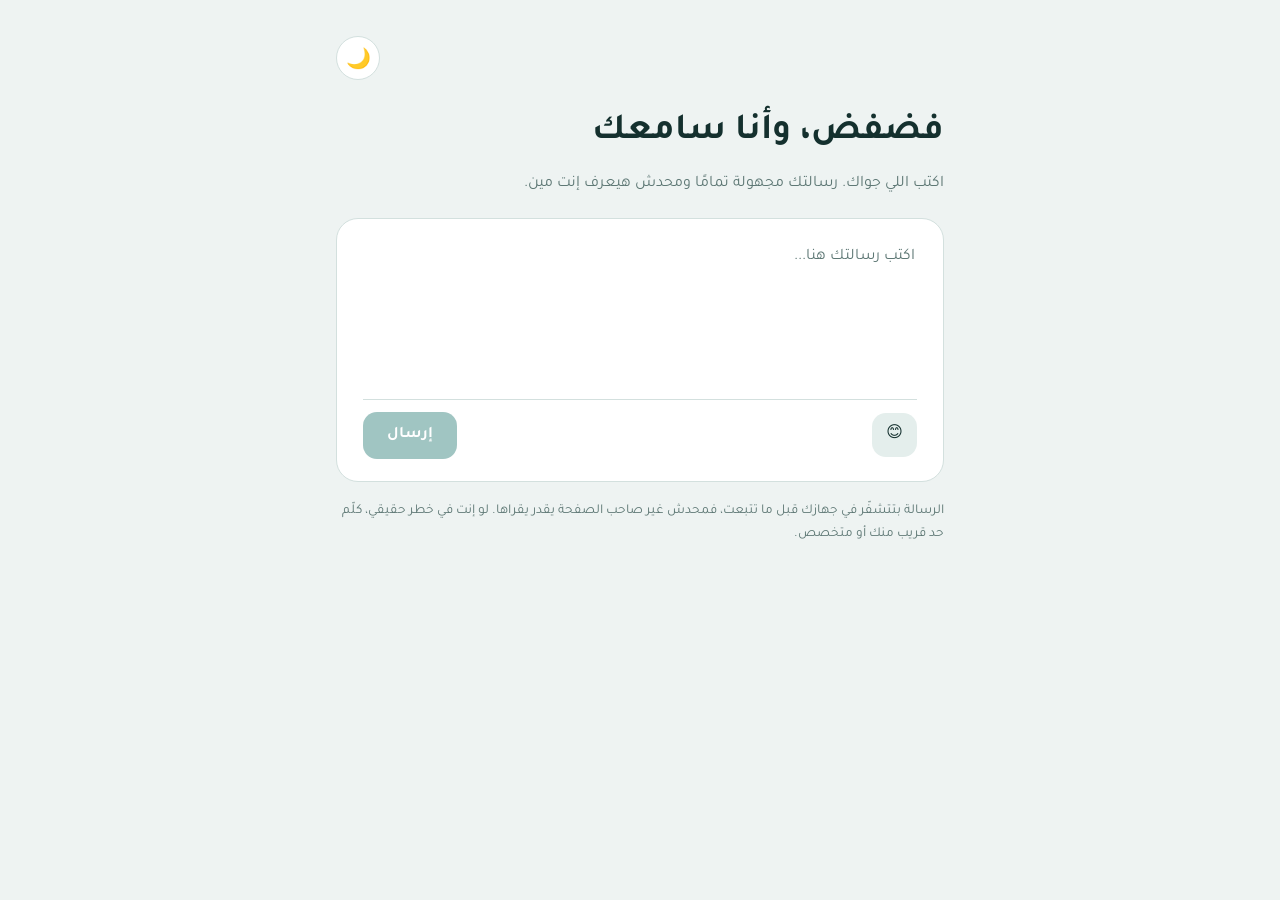
==== index.html @ 64c26028 "Add files via upload" ====
<!DOCTYPE html>
<html lang="ar" dir="rtl">
<head>
<meta charset="utf-8">
<meta name="viewport" content="width=device-width, initial-scale=1, viewport-fit=cover">
<title>المصباح السري🧞</title>
<link rel="icon" href="photo.jpg" type="image/png">
<meta name="theme-color" content="#2f7f79">
<link rel="manifest" href="manifest.json">
<link rel="apple-touch-icon" href="icon-192.png">
<meta name="apple-mobile-web-app-capable" content="yes">
<meta name="mobile-web-app-capable" content="yes">
<link rel="preconnect" href="https://fonts.googleapis.com">
<link href="https://fonts.googleapis.com/css2?family=Tajawal:wght@400;700&display=swap" rel="stylesheet">
<link rel="stylesheet" href="style.css">
</head>
<body>
<div class="wrap">
  <div class="top">
    <span></span>
    <button class="round" id="theme" aria-label="تغيير الوضع">🌙</button>
  </div>
  <h1>فضفض، وأنا سامعك</h1>
  <p class="sub">اكتب اللي جواك. رسالتك مجهولة تمامًا ومحدش هيعرف إنت مين.</p>

  <div class="card">
    <textarea id="msg" maxlength="10000" placeholder="اكتب رسالتك هنا..." aria-label="رسالتك"></textarea>
    <div class="emojis" id="emojis"></div>
    <div class="bar">
      <button class="ghost" id="emojiBtn" aria-label="إيموجي">😊</button>
      <span class="count grow" id="count"></span>
      <button class="btn" id="send" disabled>إرسال</button>
    </div>
  </div>
  <div class="status" id="status" hidden></div>
  <p class="note">الرسالة بتتشفّر في جهازك قبل ما تتبعت، فمحدش غير صاحب الصفحة يقدر يقراها. لو إنت في خطر حقيقي، كلّم حد قريب منك أو متخصص.</p>
</div>

<script>
/* ===== الإعدادات: غيّري القيم دي بس ===== */
const CFG = {
  ENCRYPT: true,                          // true = تشفير (الأقوى) | false = إرسال عادي للإيميل
  WEB3FORMS_KEY: "47535a4a-cf49-4457-892f-6b184f71d2b2", // من web3forms.com
  PUBLIC_KEY: "MIIBIjANBgkqhkiG9w0BAQEFAAOCAQ8AMIIBCgKCAQEA8QpJBenn0Q0iK4+01Ej+3ZFPMM0fpT83Nj22CE+UjOf+fHZGWWirfWD6fMS8aF+ZkyZexyiTtRuwKGXRjhTWbmV8uZ6rkDOxZoU/RVRPJmn4rqEF9/9VxyroMzAWMRAOMYdRCm9phEwrSfVA8ZBnAK8IVSCJbChFb7agMtqlfNm0PjgsP25lrnOpKYme+YsWcjh/MVOojNm4KM9oge03jHxHblUy6gp7W+xwZOeUVyZyIU3LNydkZsTYZWm5fxietyrXWV2gGkOA+R0df/gPHz9JvLFRViWJAFGZRe003lNhHx4w9+4DVud9MdcTp60CWqLJk+sEclLHAKZuyDrQpwIDAQAB",       // من صفحة owner.html
  MAX: 10000,
  COOLDOWN_SEC: 30
};
/* ======================================= */

const $ = id => document.getElementById(id);
const msg = $("msg"), send = $("send"), statusEl = $("status");

/* الوضع الغامق/الفاتح */
const root = document.documentElement;
function setTheme(t){ root.dataset.theme = t; $("theme").textContent = t === "dark" ? "☀️" : "🌙";
  try{ localStorage.setItem("theme", t); }catch(e){} }
let saved = null; try{ saved = localStorage.getItem("theme"); }catch(e){}
setTheme(saved || (matchMedia("(prefers-color-scheme: dark)").matches ? "dark" : "light"));
$("theme").onclick = () => setTheme(root.dataset.theme === "dark" ? "light" : "dark");

/* الإيموجي */
["😊","😂","🥹","😢","😭","😍","🥰","😌","🙏","❤️","💔","😔","😞","😰","😡","🤍","🌸","✨","🔥","👍","💪","🤝","🌙","☀️","😴","🤔","😅","🙂","😇","🫶","💭","🌿"]
  .forEach(e => { const b = document.createElement("button"); b.type = "button"; b.textContent = e;
    b.onclick = () => { msg.focus(); msg.setRangeText(e, msg.selectionStart, msg.selectionEnd, "end"); update(); };
    $("emojis").appendChild(b); });
$("emojiBtn").onclick = () => $("emojis").classList.toggle("open");

/* الخانة بتكبر لوحدها + العداد */
function update(){
  msg.style.height = "auto";
  msg.style.height = Math.min(msg.scrollHeight, innerHeight * 0.6) + "px";
  const n = msg.value.length;
  $("count").textContent = n > CFG.MAX * 0.8 ? n + " / " + CFG.MAX : "";
  send.disabled = msg.value.trim().length === 0;
}
msg.addEventListener("input", update); update();

/* التشفير: AES-GCM للرسالة + RSA-OAEP للمفتاح */
const b64 = b => { let s = "", a = new Uint8Array(b);
  for (let i = 0; i < a.length; i += 8192) s += String.fromCharCode.apply(null, a.subarray(i, i + 8192));
  return btoa(s); };
const unb64 = s => Uint8Array.from(atob(s), c => c.charCodeAt(0));
async function encrypt(text){
  const pub = await crypto.subtle.importKey("spki", unb64(CFG.PUBLIC_KEY), {name:"RSA-OAEP", hash:"SHA-256"}, false, ["encrypt"]);
  const aes = await crypto.subtle.generateKey({name:"AES-GCM", length:256}, true, ["encrypt"]);
  const iv = crypto.getRandomValues(new Uint8Array(12));
  const ct = await crypto.subtle.encrypt({name:"AES-GCM", iv}, aes, new TextEncoder().encode(text));
  const k = await crypto.subtle.encrypt({name:"RSA-OAEP"}, pub, await crypto.subtle.exportKey("raw", aes));
  return "FD1." + b64(k) + "." + b64(iv) + "." + b64(ct) + "~";
}

function show(text, err){ statusEl.hidden = false; statusEl.className = "status" + (err ? " err" : ""); statusEl.textContent = text; }

send.onclick = async () => {
  const text = msg.value.trim(); if (!text) return;
  let last = 0; try{ last = +localStorage.getItem("fd_last") || 0; }catch(e){}
  const wait = Math.ceil(CFG.COOLDOWN_SEC - (Date.now() - last) / 1000);
  if (wait > 0) return show("استنى " + wait + " ثانية قبل ما تبعت رسالة تانية.", true);
  send.disabled = true; show("بنبعت رسالتك...");
  try{
    const body = CFG.ENCRYPT ? await encrypt(text) : text;
    const fd = new FormData();
    fd.append("access_key", CFG.WEB3FORMS_KEY);
    fd.append("subject", "رسالة جديدة مجهولة");
    fd.append("from_name", "فضفض");
    fd.append("message", body);
    const r = await fetch("https://api.web3forms.com/submit", {method:"POST", body:fd});
    const j = await r.json();
    if (!j.success) throw new Error(j.message || "failed");
    try{ localStorage.setItem("fd_last", Date.now()); }catch(e){}
    msg.value = ""; update(); $("emojis").classList.remove("open");
    show("وصلت رسالتك 🤍 شكرًا إنك فضفضت.");
  }catch(e){
    show("حصلت مشكلة وماتبعتش الرسالة. راجع النت وجرّب تاني.", true); send.disabled = false;
  }
};

if ("serviceWorker" in navigator) navigator.serviceWorker.register("sw.js").catch(()=>{});
</script>
</body>
</html>
---- style.css ----
:root{--bg:#eef3f2;--card:#fff;--text:#14302e;--muted:#5d7774;--accent:#2f7f79;--accent-text:#fff;--border:#d3e0de;--soft:#e4eeec}
:root[data-theme=dark]{--bg:#0e1818;--card:#162524;--text:#e8f3f1;--muted:#8fb0ac;--accent:#5fc4b8;--accent-text:#0b1d1c;--border:#26403d;--soft:#1d3230}
*{box-sizing:border-box}
html{-webkit-text-size-adjust:100%}
body{margin:0;min-height:100vh;font-family:"Tajawal",system-ui,-apple-system,"Segoe UI",Tahoma,Arial,sans-serif;background:var(--bg);color:var(--text);line-height:1.7;padding:env(safe-area-inset-top) env(safe-area-inset-right) env(safe-area-inset-bottom) env(safe-area-inset-left);transition:background .3s,color .3s}
.wrap{max-width:640px;margin:0 auto;padding:18px 16px 48px}
.top{display:flex;justify-content:space-between;align-items:center;margin-bottom:22px}
.round{width:44px;height:44px;border-radius:50%;border:1px solid var(--border);background:var(--card);font-size:20px;cursor:pointer;color:var(--text)}
h1{font-size:1.9rem;margin:0 0 6px}
.sub{color:var(--muted);margin:0 0 20px}
.card{background:var(--card);border:1px solid var(--border);border-radius:22px;padding:16px 18px;transition:background .3s,border-color .3s}
textarea{display:block;width:100%;min-height:150px;resize:none;overflow-y:auto;font:inherit;font-size:16px;color:inherit;background:transparent;border:0;outline:0;line-height:1.8}
textarea::placeholder{color:var(--muted)}
.bar{display:flex;align-items:center;gap:10px;border-top:1px solid var(--border);padding-top:12px;margin-top:8px}
.bar .grow{flex:1}
.count{font-size:.82rem;color:var(--muted)}
.btn{background:var(--accent);color:var(--accent-text);border:0;border-radius:14px;padding:10px 24px;min-height:44px;font:inherit;font-weight:700;cursor:pointer}
.btn:disabled{opacity:.45;cursor:not-allowed}
.ghost{background:var(--soft);color:var(--text);border:0;border-radius:14px;min-height:44px;padding:8px 14px;font:inherit;cursor:pointer}
.emojis{display:none;grid-template-columns:repeat(8,1fr);gap:2px;margin-top:10px;padding:8px;background:var(--soft);border-radius:16px}
.emojis.open{display:grid}
.emojis button{border:0;background:transparent;font-size:24px;min-height:42px;cursor:pointer;border-radius:10px}
.status{margin-top:14px;padding:12px 16px;border-radius:14px;background:var(--soft)}
.status.err{border:1px solid #c0584d}
.note{color:var(--muted);font-size:.85rem;margin-top:18px}
.hp{position:absolute;left:-9999px;opacity:0}
section.card{margin-bottom:16px}
h2{font-size:1.15rem;margin:0 0 8px}
input[type=file],.card textarea.box{width:100%;font:inherit;font-size:16px;color:inherit}
textarea.box{border:1px solid var(--border);border-radius:12px;padding:10px;min-height:110px;margin:8px 0}
.out{white-space:pre-wrap;word-break:break-word;background:var(--soft);border-radius:14px;padding:12px 14px;margin-top:10px}
:focus-visible{outline:2px solid var(--accent);outline-offset:2px}
@media(min-width:768px){.wrap{padding-top:36px}h1{font-size:2.3rem}.card{padding:22px 26px}}
@media(prefers-reduced-motion:reduce){*{transition:none!important}}
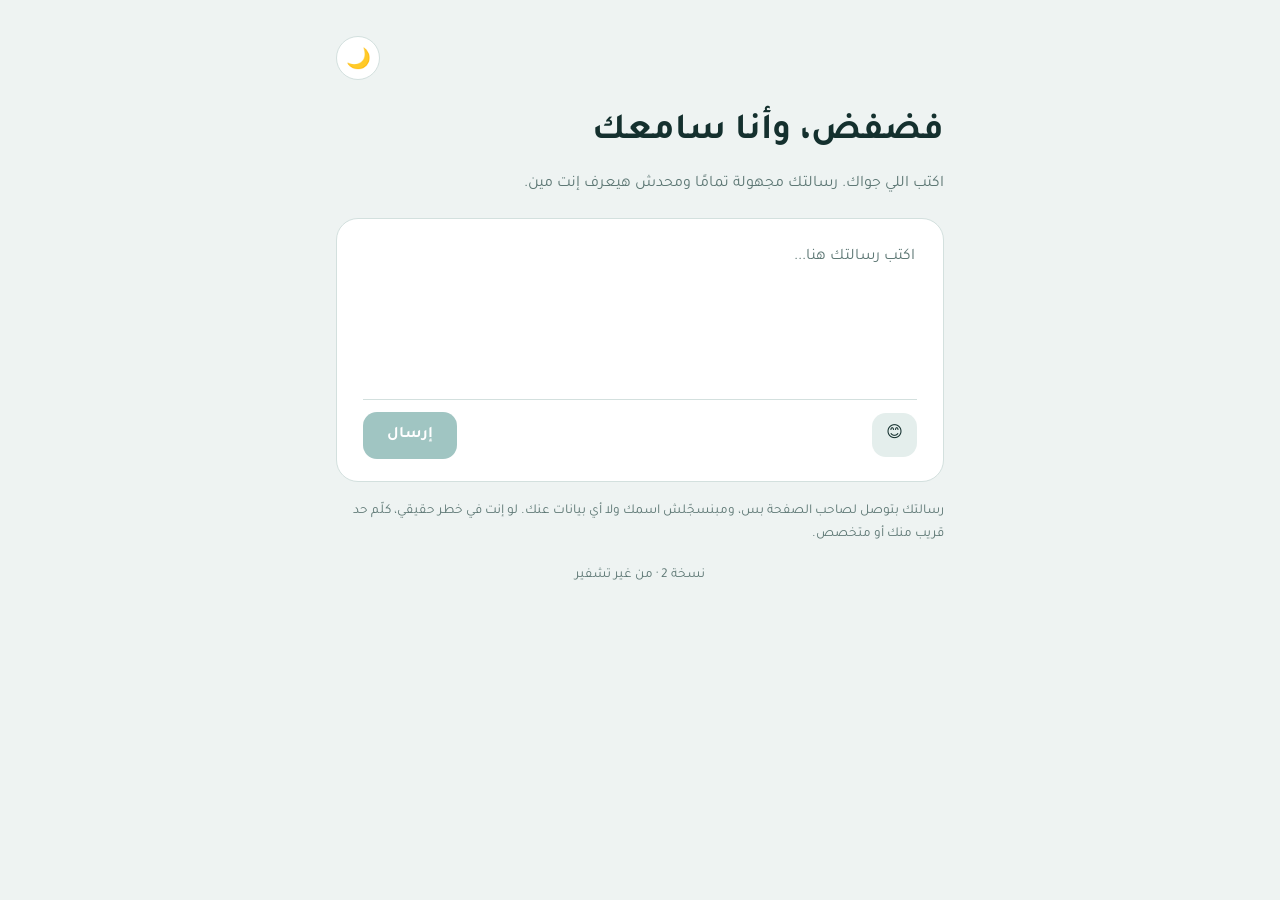
==== commit 540f89f5: "Update index.html" ====
--- a/index.html
+++ b/index.html
@@ -4,7 +4,7 @@
 <meta charset="utf-8">
 <meta name="viewport" content="width=device-width, initial-scale=1, viewport-fit=cover">
 <title>المصباح السري🧞</title>
-<link rel="icon" href="photo.jpg" type="image/png">
+<link rel="icon" href="photo.jpg" type="image/jpeg">
 <meta name="theme-color" content="#2f7f79">
 <link rel="manifest" href="manifest.json">
 <link rel="apple-touch-icon" href="icon-192.png">
@@ -33,19 +33,20 @@
     </div>
   </div>
   <div class="status" id="status" hidden></div>
-  <p class="note">الرسالة بتتشفّر في جهازك قبل ما تتبعت، فمحدش غير صاحب الصفحة يقدر يقراها. لو إنت في خطر حقيقي، كلّم حد قريب منك أو متخصص.</p>
+  <p class="note">رسالتك بتوصل لصاحب الصفحة بس، ومبنسجّلش اسمك ولا أي بيانات عنك. لو إنت في خطر حقيقي، كلّم حد قريب منك أو متخصص.</p>
+  <p class="note" style="text-align:center">نسخة 2 · من غير تشفير</p>
 </div>
 
 <script>
-/* ===== الإعدادات: غيّري القيم دي بس ===== */
+/* ===== الإعدادات ===== */
 const CFG = {
-  ENCRYPT: true,                          // true = تشفير (الأقوى) | false = إرسال عادي للإيميل
-  WEB3FORMS_KEY: "47535a4a-cf49-4457-892f-6b184f71d2b2", // من web3forms.com
-  PUBLIC_KEY: "MIIBIjANBgkqhkiG9w0BAQEFAAOCAQ8AMIIBCgKCAQEA8QpJBenn0Q0iK4+01Ej+3ZFPMM0fpT83Nj22CE+UjOf+fHZGWWirfWD6fMS8aF+ZkyZexyiTtRuwKGXRjhTWbmV8uZ6rkDOxZoU/RVRPJmn4rqEF9/9VxyroMzAWMRAOMYdRCm9phEwrSfVA8ZBnAK8IVSCJbChFb7agMtqlfNm0PjgsP25lrnOpKYme+YsWcjh/MVOojNm4KM9oge03jHxHblUy6gp7W+xwZOeUVyZyIU3LNydkZsTYZWm5fxietyrXWV2gGkOA+R0df/gPHz9JvLFRViWJAFGZRe003lNhHx4w9+4DVud9MdcTp60CWqLJk+sEclLHAKZuyDrQpwIDAQAB",       // من صفحة owner.html
+  ENCRYPT: false,
+  WEB3FORMS_KEY: "47535a4a-cf49-4457-892f-6b184f71d2b2",
+  PUBLIC_KEY: "MIIBIjANBgkqhkiG9w0BAQEFAAOCAQ8AMIIBCgKCAQEA8QpJBenn0Q0iK4+01Ej+3ZFPMM0fpT83Nj22CE+UjOf+fHZGWWirfWD6fMS8aF+ZkyZexyiTtRuwKGXRjhTWbmV8uZ6rkDOxZoU/RVRPJmn4rqEF9/9VxyroMzAWMRAOMYdRCm9phEwrSfVA8ZBnAK8IVSCJbChFb7agMtqlfNm0PjgsP25lrnOpKYme+YsWcjh/MVOojNm4KM9oge03jHxHblUy6gp7W+xwZOeUVyZyIU3LNydkZsTYZWm5fxietyrXWV2gGkOA+R0df/gPHz9JvLFRViWJAFGZRe003lNhHx4w9+4DVud9MdcTp60CWqLJk+sEclLHAKZuyDrQpwIDAQAB",
   MAX: 10000,
   COOLDOWN_SEC: 30
 };
-/* ======================================= */
+/* ===================== */
 
 const $ = id => document.getElementById(id);
 const msg = $("msg"), send = $("send"), statusEl = $("status");
@@ -104,14 +105,16 @@
     fd.append("subject", "رسالة جديدة مجهولة");
     fd.append("from_name", "فضفض");
     fd.append("message", body);
-    const r = await fetch("https://api.web3forms.com/submit", {method:"POST", body:fd});
-    const j = await r.json();
+    const r = await fetch("https://api.web3forms.com/submit", {method:"POST", headers:{"Accept":"application/json"}, body:fd});
+    const t = await r.text();
+    let j; try{ j = JSON.parse(t); }catch(e){ throw new Error("HTTP " + r.status + " - " + t.slice(0,150)); }
     if (!j.success) throw new Error(j.message || "failed");
     try{ localStorage.setItem("fd_last", Date.now()); }catch(e){}
     msg.value = ""; update(); $("emojis").classList.remove("open");
     show("وصلت رسالتك 🤍 شكرًا إنك فضفضت.");
   }catch(e){
-    show("حصلت مشكلة وماتبعتش الرسالة. راجع النت وجرّب تاني.", true); send.disabled = false;
+    console.error(e);
+    show("حصلت مشكلة وماتبعتش الرسالة. راجع النت وجرّب تاني.\n(" + e.message + ")", true); send.disabled = false;
   }
 };
 
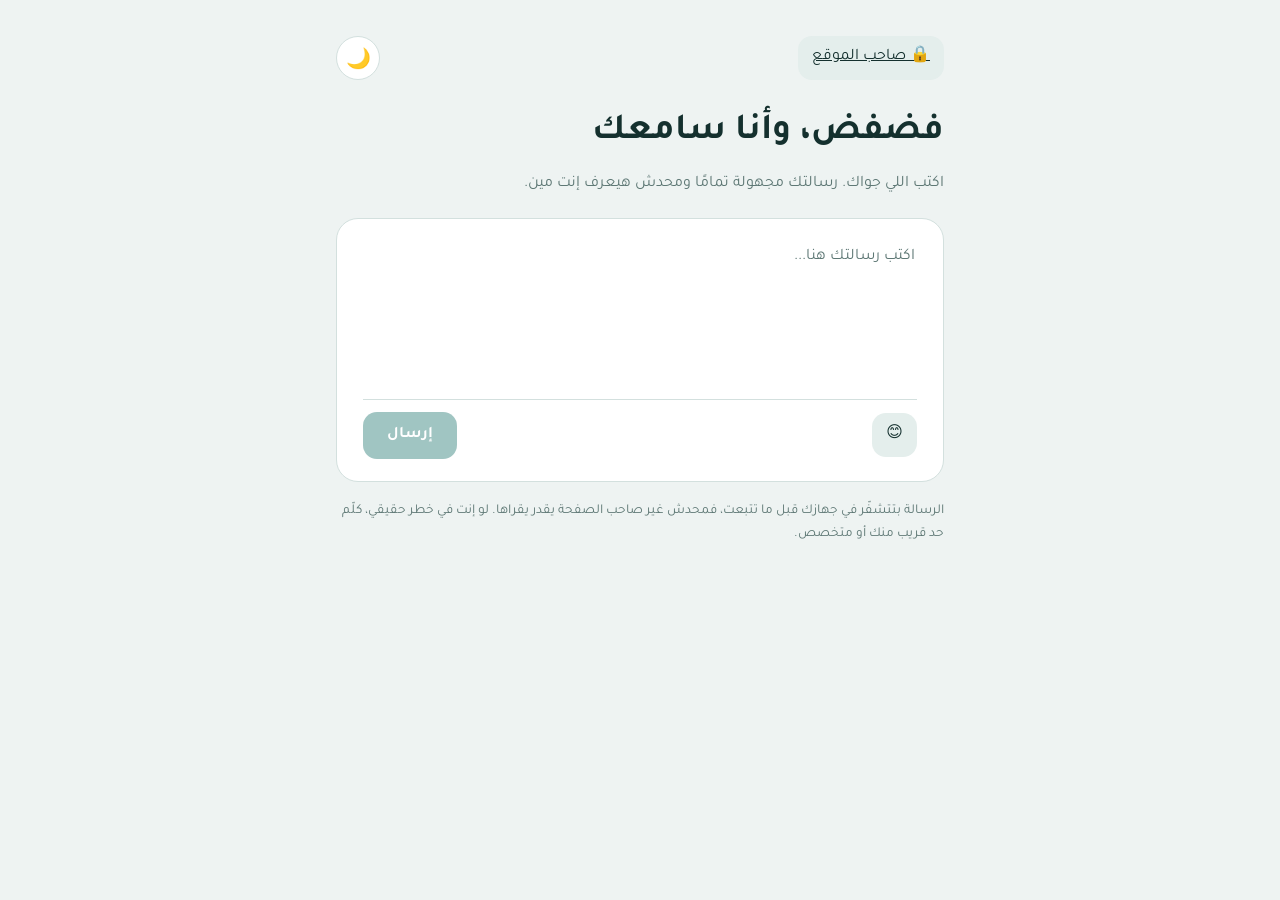
==== commit d1356f71: "Enable message encryption and update notes Updated encryption settings and modified message notes." ====
--- a/index.html
+++ b/index.html
@@ -17,7 +17,7 @@
 <body>
 <div class="wrap">
   <div class="top">
-    <span></span>
+    <a class="ghost" href="owner.html">🔒 صاحب الموقع</a>
     <button class="round" id="theme" aria-label="تغيير الوضع">🌙</button>
   </div>
   <h1>فضفض، وأنا سامعك</h1>
@@ -33,16 +33,16 @@
     </div>
   </div>
   <div class="status" id="status" hidden></div>
-  <p class="note">رسالتك بتوصل لصاحب الصفحة بس، ومبنسجّلش اسمك ولا أي بيانات عنك. لو إنت في خطر حقيقي، كلّم حد قريب منك أو متخصص.</p>
-  <p class="note" style="text-align:center">نسخة 2 · من غير تشفير</p>
+  <p class="note">الرسالة بتتشفّر في جهازك قبل ما تتبعت، فمحدش غير صاحب الصفحة يقدر يقراها. لو إنت في خطر حقيقي، كلّم حد قريب منك أو متخصص.</p>
 </div>
 
+<script src="config.js"></script>
 <script>
 /* ===== الإعدادات ===== */
 const CFG = {
-  ENCRYPT: false,
+  ENCRYPT: true,
   WEB3FORMS_KEY: "47535a4a-cf49-4457-892f-6b184f71d2b2",
-  PUBLIC_KEY: "MIIBIjANBgkqhkiG9w0BAQEFAAOCAQ8AMIIBCgKCAQEA8QpJBenn0Q0iK4+01Ej+3ZFPMM0fpT83Nj22CE+UjOf+fHZGWWirfWD6fMS8aF+ZkyZexyiTtRuwKGXRjhTWbmV8uZ6rkDOxZoU/RVRPJmn4rqEF9/9VxyroMzAWMRAOMYdRCm9phEwrSfVA8ZBnAK8IVSCJbChFb7agMtqlfNm0PjgsP25lrnOpKYme+YsWcjh/MVOojNm4KM9oge03jHxHblUy6gp7W+xwZOeUVyZyIU3LNydkZsTYZWm5fxietyrXWV2gGkOA+R0df/gPHz9JvLFRViWJAFGZRe003lNhHx4w9+4DVud9MdcTp60CWqLJk+sEclLHAKZuyDrQpwIDAQAB",
+  PUBLIC_KEY: SITE_CONFIG.PUBLIC_KEY,
   MAX: 10000,
   COOLDOWN_SEC: 30
 };
@@ -99,6 +99,7 @@
   if (wait > 0) return show("استنى " + wait + " ثانية قبل ما تبعت رسالة تانية.", true);
   send.disabled = true; show("بنبعت رسالتك...");
   try{
+    if (CFG.ENCRYPT && !CFG.PUBLIC_KEY) throw new Error("الإعداد لسه ماتمش (config.js فاضي)");
     const body = CFG.ENCRYPT ? await encrypt(text) : text;
     const fd = new FormData();
     fd.append("access_key", CFG.WEB3FORMS_KEY);
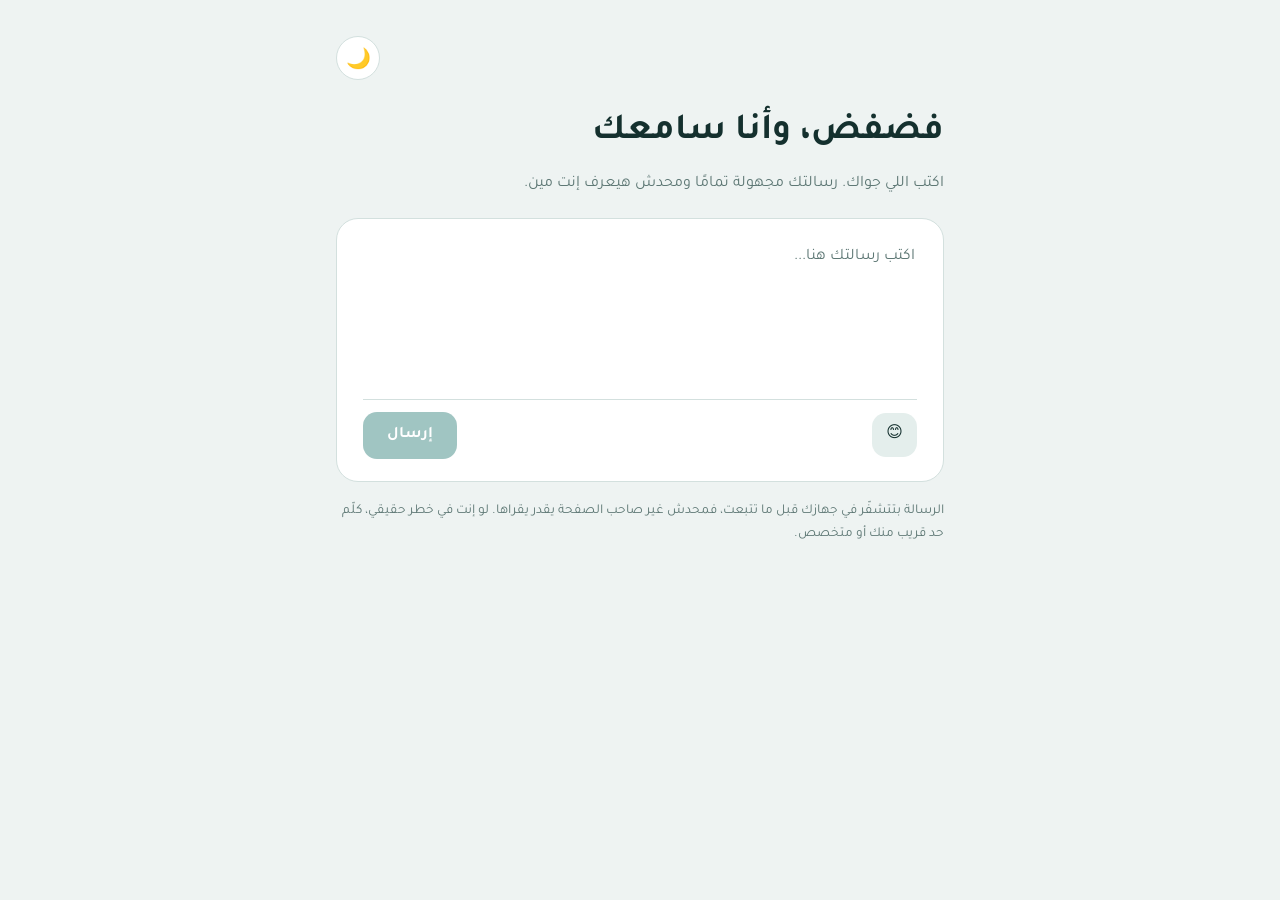
==== commit 1b03e104: "Update index.html" ====
--- a/index.html
+++ b/index.html
@@ -17,7 +17,7 @@
 <body>
 <div class="wrap">
   <div class="top">
-    <a class="ghost" href="owner.html">🔒 صاحب الموقع</a>
+    <span></span>
     <button class="round" id="theme" aria-label="تغيير الوضع">🌙</button>
   </div>
   <h1>فضفض، وأنا سامعك</h1>
@@ -42,7 +42,7 @@
 const CFG = {
   ENCRYPT: true,
   WEB3FORMS_KEY: "47535a4a-cf49-4457-892f-6b184f71d2b2",
-  PUBLIC_KEY: SITE_CONFIG.PUBLIC_KEY,
+  PUBLIC_KEY: (typeof SITE_CONFIG !== "undefined" ? SITE_CONFIG.PUBLIC_KEY : ""),
   MAX: 10000,
   COOLDOWN_SEC: 30
 };
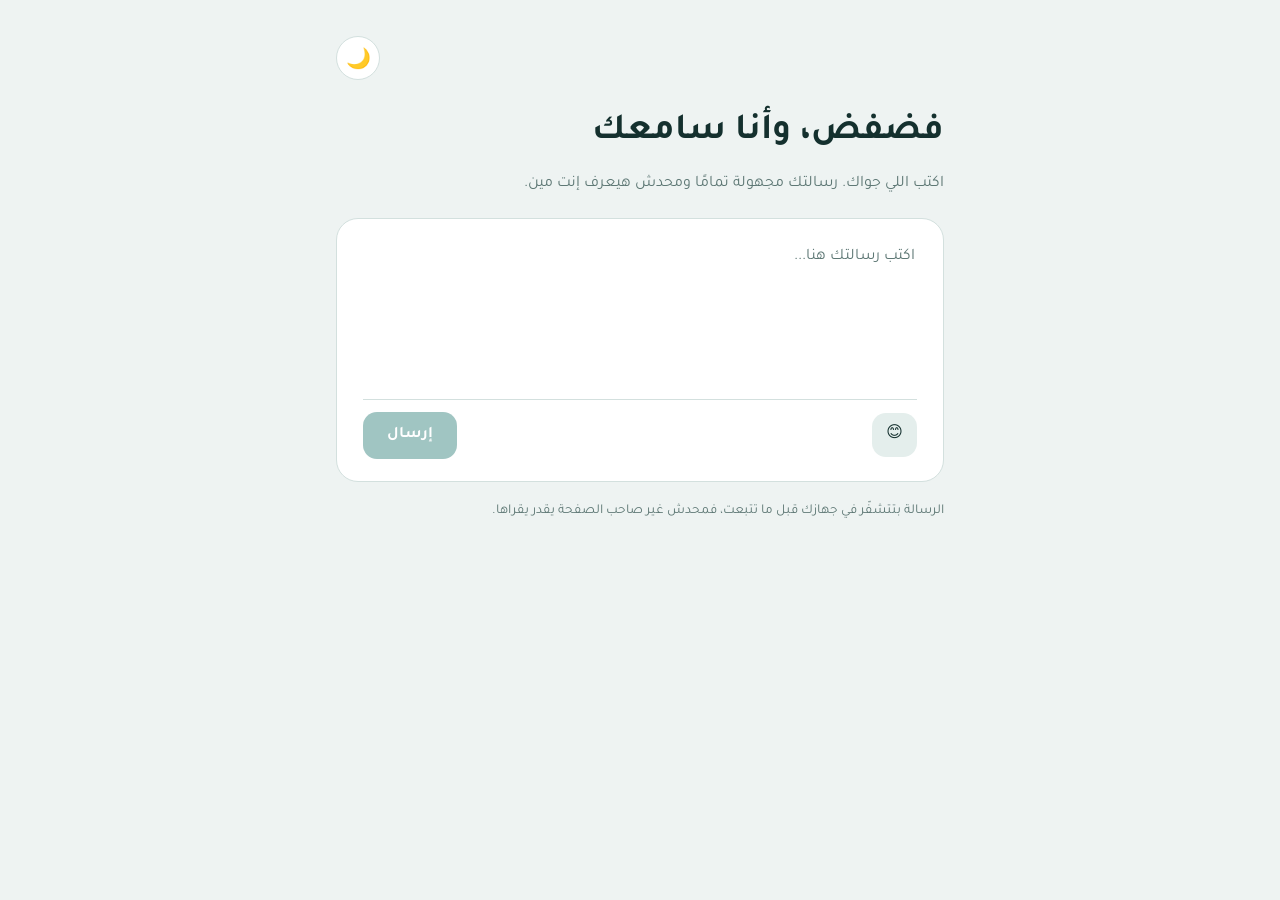
==== commit 06e94218: "Add files via upload" ====
--- a/index.html
+++ b/index.html
@@ -33,7 +33,7 @@
     </div>
   </div>
   <div class="status" id="status" hidden></div>
-  <p class="note">الرسالة بتتشفّر في جهازك قبل ما تتبعت، فمحدش غير صاحب الصفحة يقدر يقراها. لو إنت في خطر حقيقي، كلّم حد قريب منك أو متخصص.</p>
+  <p class="note">الرسالة بتتشفّر في جهازك قبل ما تتبعت، فمحدش غير صاحب الصفحة يقدر يقراها.</p>
 </div>
 
 <script src="config.js"></script>
